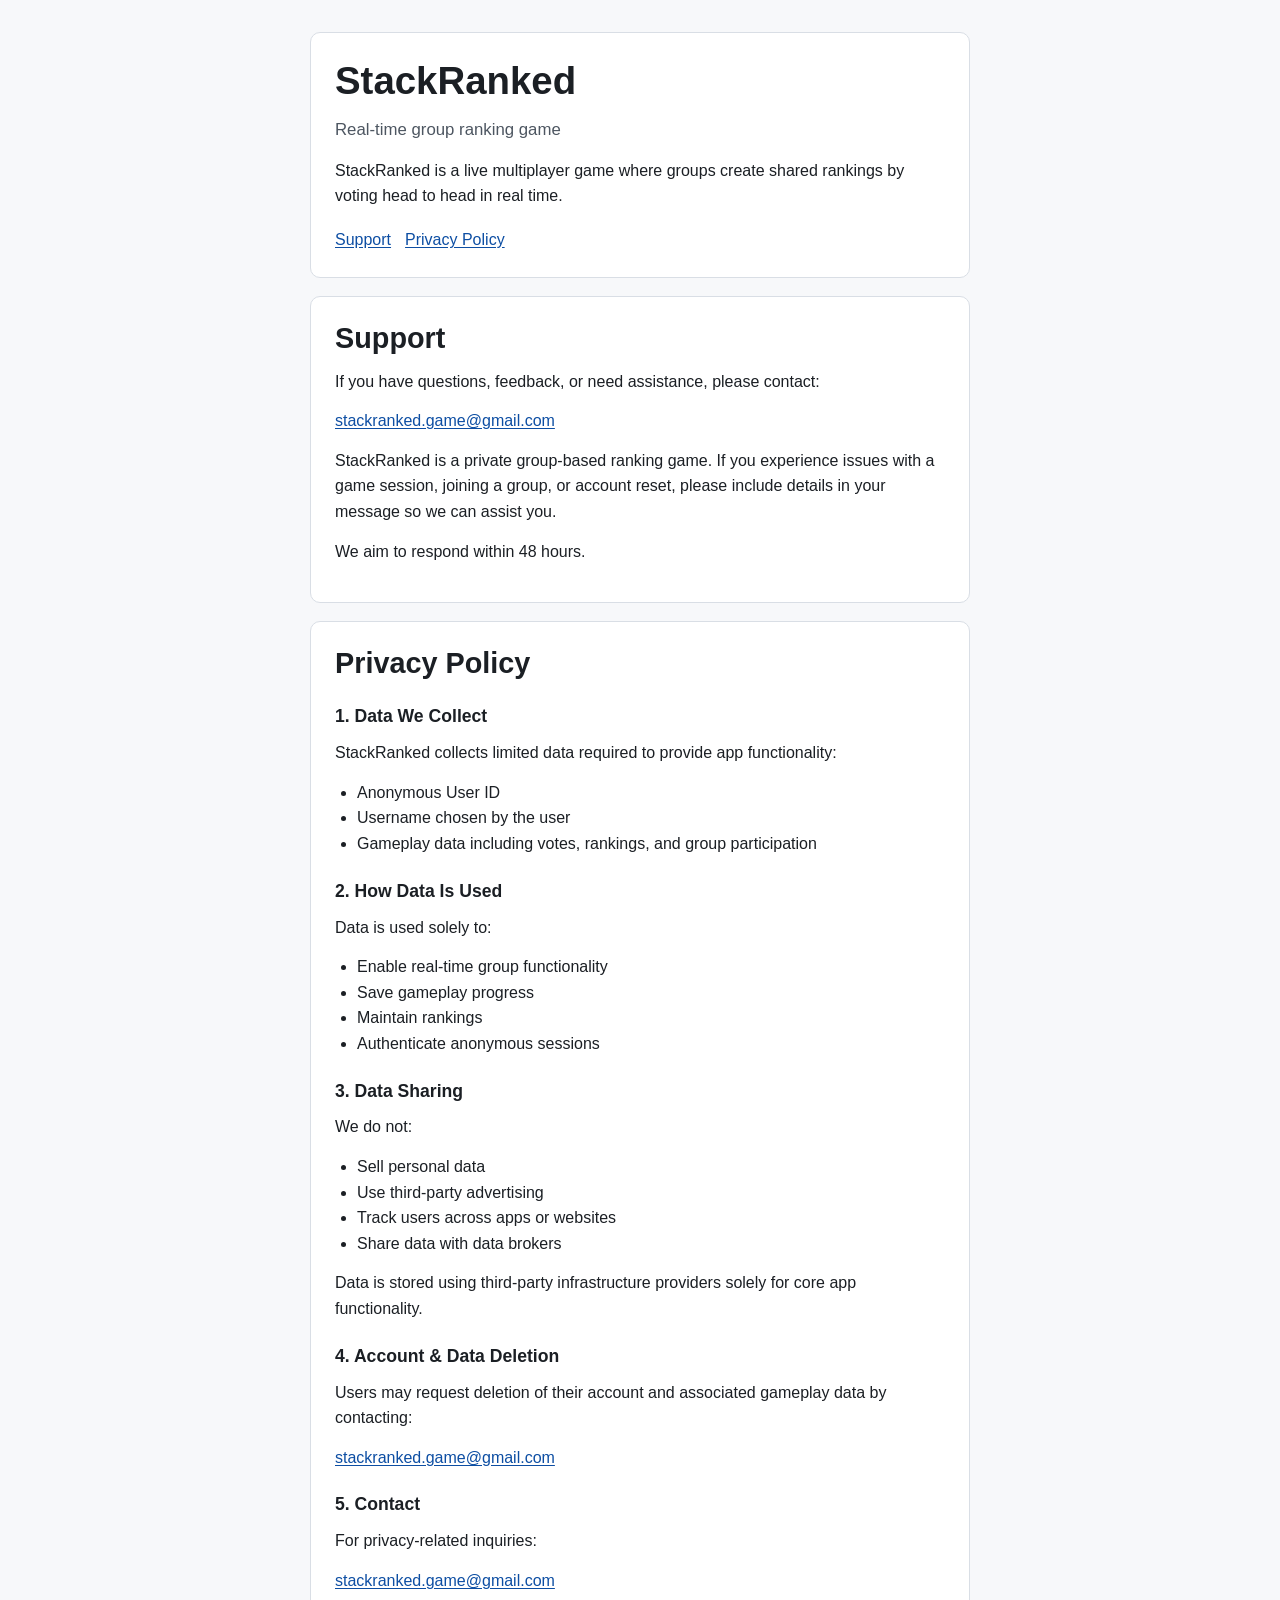
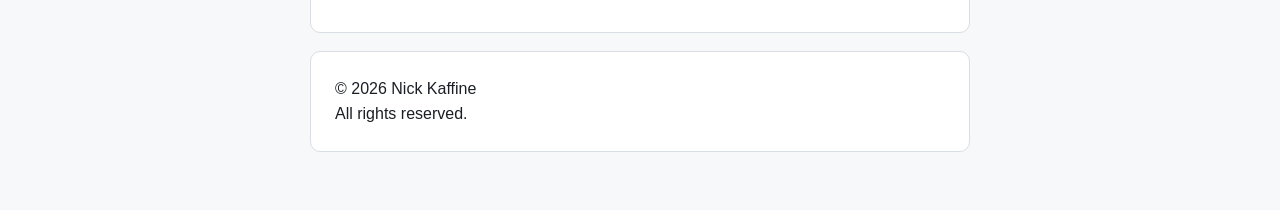
==== stackranked/index.html @ 0867004b "adding privacy policy and support" ====
<!doctype html>
<html lang="en">
  <head>
    <meta charset="UTF-8" />
    <meta name="viewport" content="width=device-width, initial-scale=1.0" />
    <title>StackRanked | Support & Privacy</title>
    <meta
      name="description"
      content="StackRanked support and privacy information for App Store compliance."
    />
    <link rel="stylesheet" href="styles.css" />
  </head>
  <body>
    <main class="container">
      <header class="section" id="top">
        <h1>StackRanked</h1>
        <p class="subtitle">Real-time group ranking game</p>
        <p>
          StackRanked is a live multiplayer game where groups create shared
          rankings by voting head to head in real time.
        </p>
        <nav class="quick-links" aria-label="Page sections">
          <a href="#support">Support</a>
          <a href="#privacy">Privacy Policy</a>
        </nav>
      </header>

      <section class="section" id="support" aria-labelledby="support-heading">
        <h2 id="support-heading">Support</h2>
        <p>If you have questions, feedback, or need assistance, please contact:</p>
        <p>
          <a href="mailto:stackranked.game@gmail.com">stackranked.game@gmail.com</a>
        </p>
        <p>
          StackRanked is a private group-based ranking game. If you experience
          issues with a game session, joining a group, or account reset, please
          include details in your message so we can assist you.
        </p>
        <p>We aim to respond within 48 hours.</p>
      </section>

      <section class="section" id="privacy" aria-labelledby="privacy-heading">
        <h2 id="privacy-heading">Privacy Policy</h2>

        <h3>1. Data We Collect</h3>
        <p>
          StackRanked collects limited data required to provide app
          functionality:
        </p>
        <ul>
          <li>Anonymous User ID</li>
          <li>Username chosen by the user</li>
          <li>Gameplay data including votes, rankings, and group participation</li>
        </ul>

        <h3>2. How Data Is Used</h3>
        <p>Data is used solely to:</p>
        <ul>
          <li>Enable real-time group functionality</li>
          <li>Save gameplay progress</li>
          <li>Maintain rankings</li>
          <li>Authenticate anonymous sessions</li>
        </ul>

        <h3>3. Data Sharing</h3>
        <p>We do not:</p>
        <ul>
          <li>Sell personal data</li>
          <li>Use third-party advertising</li>
          <li>Track users across apps or websites</li>
          <li>Share data with data brokers</li>
        </ul>
        <p>
          Data is stored using third-party infrastructure providers solely for
          core app functionality.
        </p>

        <h3>4. Account &amp; Data Deletion</h3>
        <p>
          Users may request deletion of their account and associated gameplay
          data by contacting:
        </p>
        <p>
          <a href="mailto:stackranked.game@gmail.com">stackranked.game@gmail.com</a>
        </p>

        <h3>5. Contact</h3>
        <p>For privacy-related inquiries:</p>
        <p>
          <a href="mailto:stackranked.game@gmail.com">stackranked.game@gmail.com</a>
        </p>
      </section>

      <footer class="section footer">
        <p>&copy; 2026 Nick Kaffine</p>
        <p>All rights reserved.</p>
      </footer>
    </main>
  </body>
</html>
---- stackranked/styles.css ----
:root {
  color-scheme: light;
  --bg: #f7f8fa;
  --surface: #ffffff;
  --text: #1b1f24;
  --muted: #4d5661;
  --border: #d9dee5;
  --link: #0d4ea3;
}

* {
  box-sizing: border-box;
}

html {
  scroll-behavior: smooth;
}

body {
  margin: 0;
  font-family: "Segoe UI", Tahoma, Geneva, Verdana, sans-serif;
  background: var(--bg);
  color: var(--text);
  line-height: 1.6;
}

.container {
  max-width: 700px;
  margin: 0 auto;
  padding: 32px 20px 40px;
}

.section {
  background: var(--surface);
  border: 1px solid var(--border);
  border-radius: 10px;
  padding: 24px;
  margin-bottom: 18px;
}

h1,
h2,
h3 {
  margin: 0 0 12px;
  line-height: 1.25;
}

h1 {
  font-size: clamp(2rem, 6vw, 2.4rem);
}

h2 {
  font-size: clamp(1.5rem, 4.2vw, 1.8rem);
}

h3 {
  font-size: 1.1rem;
  margin-top: 24px;
}

p {
  margin: 0 0 14px;
}

.subtitle {
  font-size: 1.05rem;
  color: var(--muted);
}

.quick-links {
  display: flex;
  gap: 14px;
  flex-wrap: wrap;
  padding-top: 4px;
}

a {
  color: var(--link);
  text-underline-offset: 2px;
}

ul {
  margin: 0 0 14px;
  padding-left: 22px;
}

.footer p {
  margin: 0;
}

@media (max-width: 480px) {
  .container {
    padding: 20px 14px 28px;
  }

  .section {
    padding: 18px;
  }
}
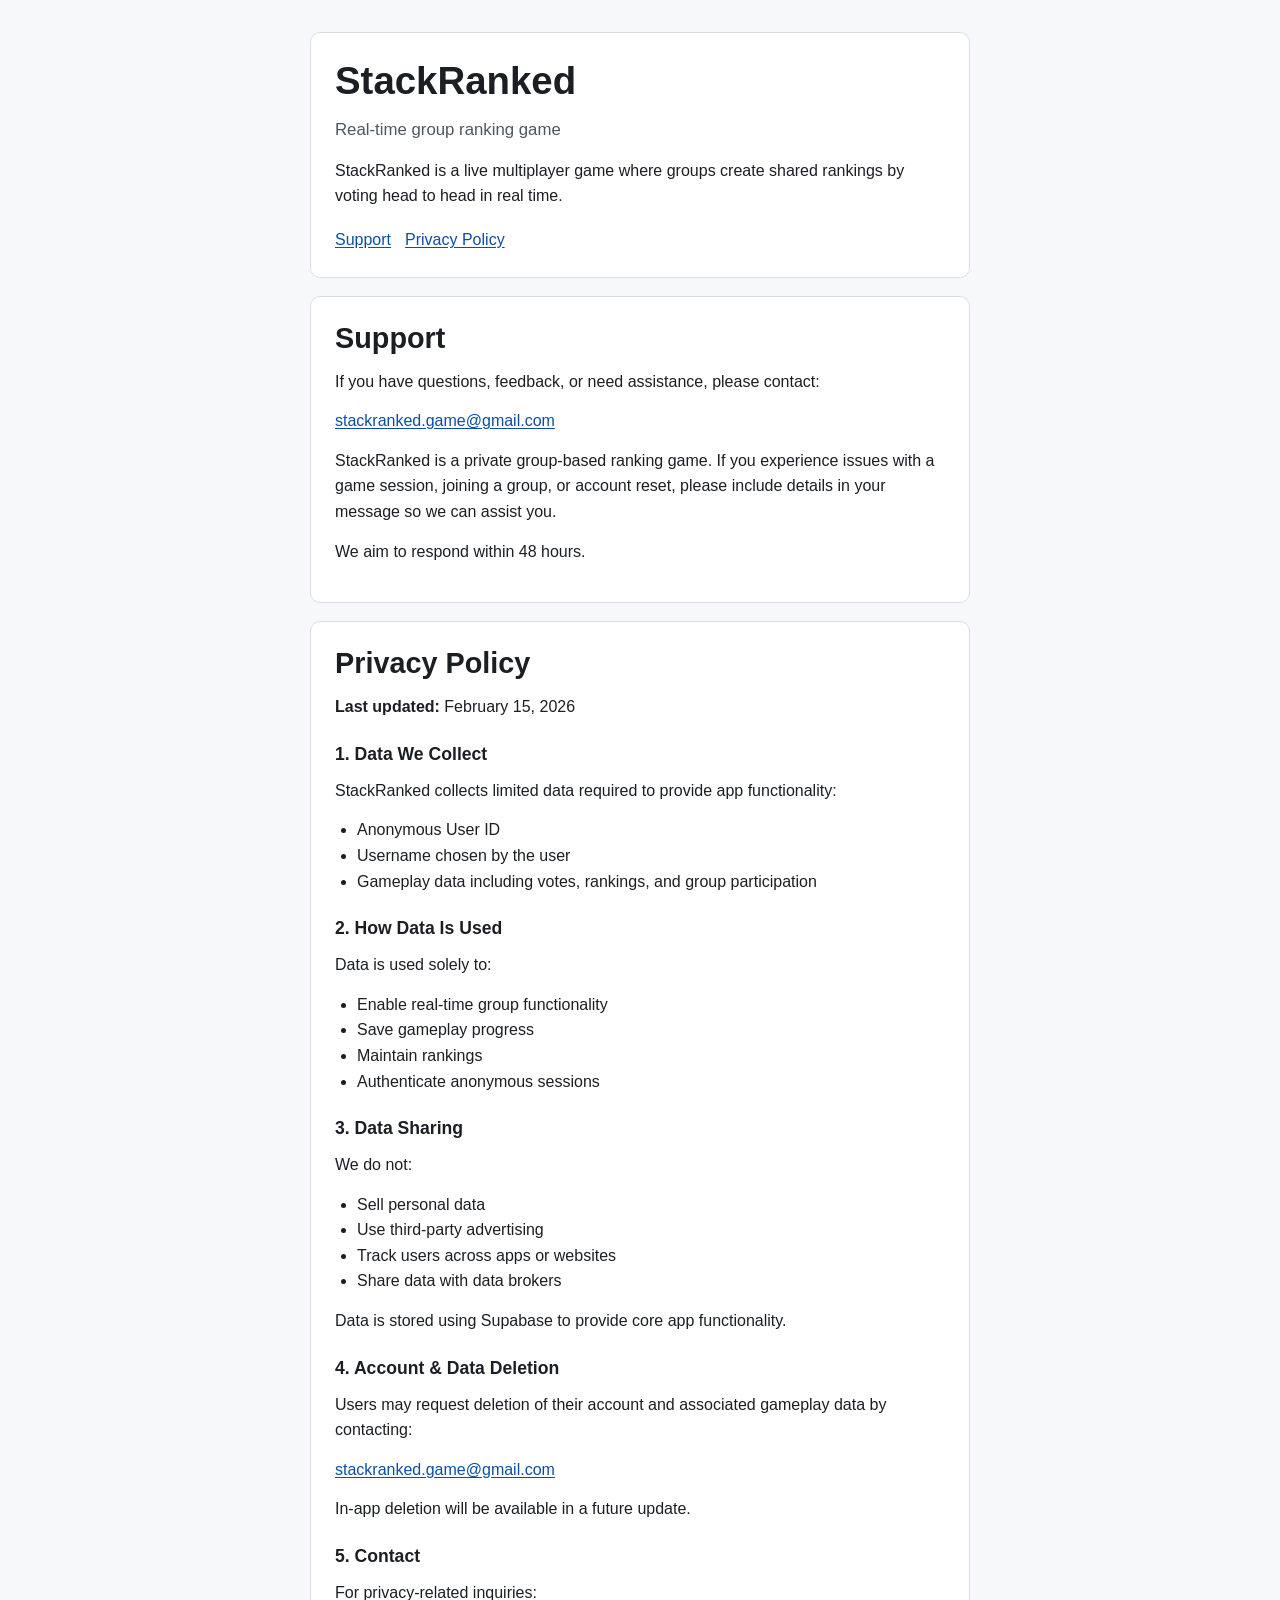
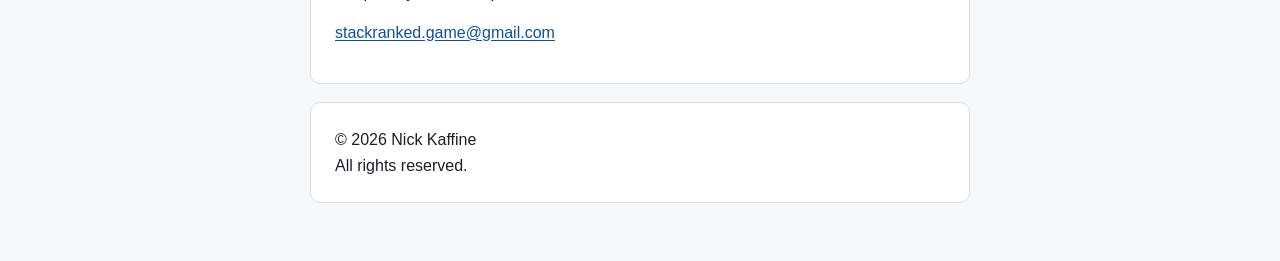
==== commit 0a6b08a8: "minor updates" ====
--- a/stackranked/index.html
+++ b/stackranked/index.html
@@ -41,6 +41,7 @@
 
       <section class="section" id="privacy" aria-labelledby="privacy-heading">
         <h2 id="privacy-heading">Privacy Policy</h2>
+        <p><strong>Last updated:</strong> February 15, 2026</p>
 
         <h3>1. Data We Collect</h3>
         <p>
@@ -70,10 +71,7 @@
           <li>Track users across apps or websites</li>
           <li>Share data with data brokers</li>
         </ul>
-        <p>
-          Data is stored using third-party infrastructure providers solely for
-          core app functionality.
-        </p>
+        <p>Data is stored using Supabase to provide core app functionality.</p>
 
         <h3>4. Account &amp; Data Deletion</h3>
         <p>
@@ -83,6 +81,7 @@
         <p>
           <a href="mailto:stackranked.game@gmail.com">stackranked.game@gmail.com</a>
         </p>
+        <p>In-app deletion will be available in a future update.</p>
 
         <h3>5. Contact</h3>
         <p>For privacy-related inquiries:</p>
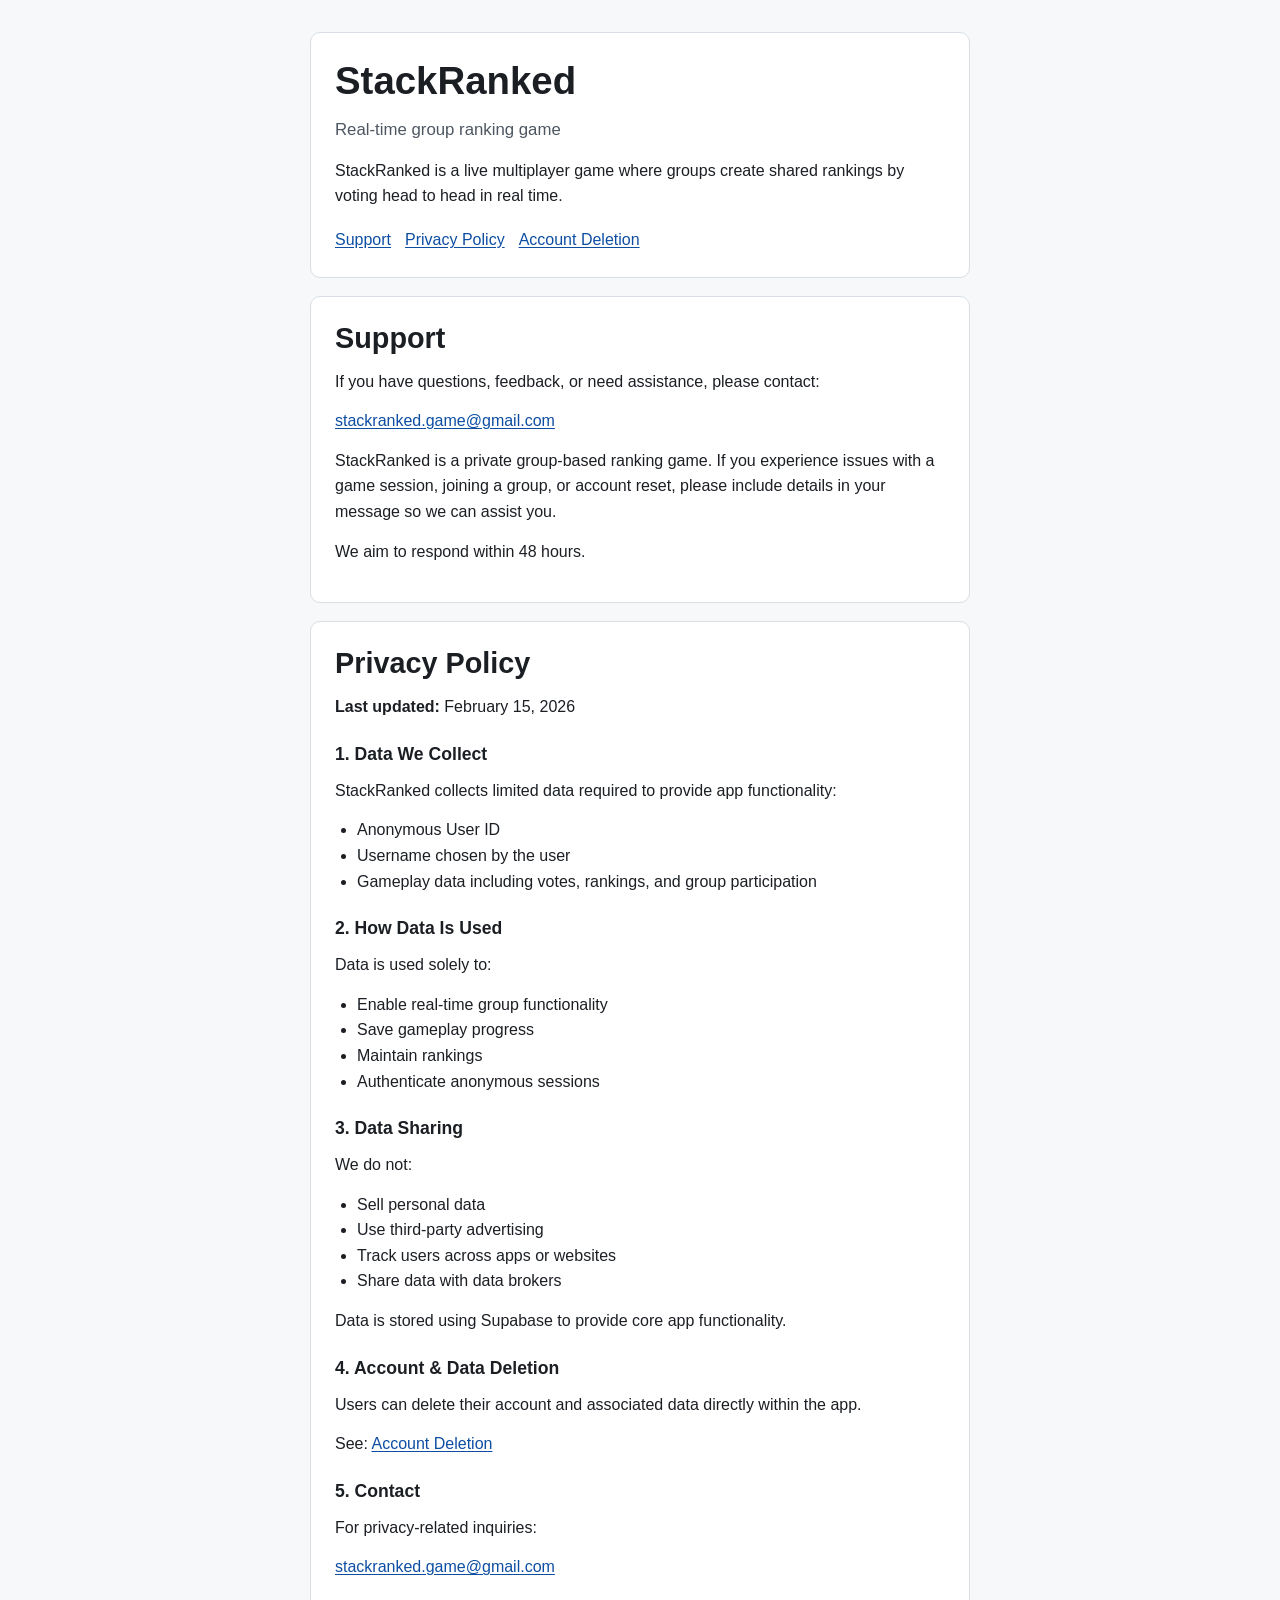
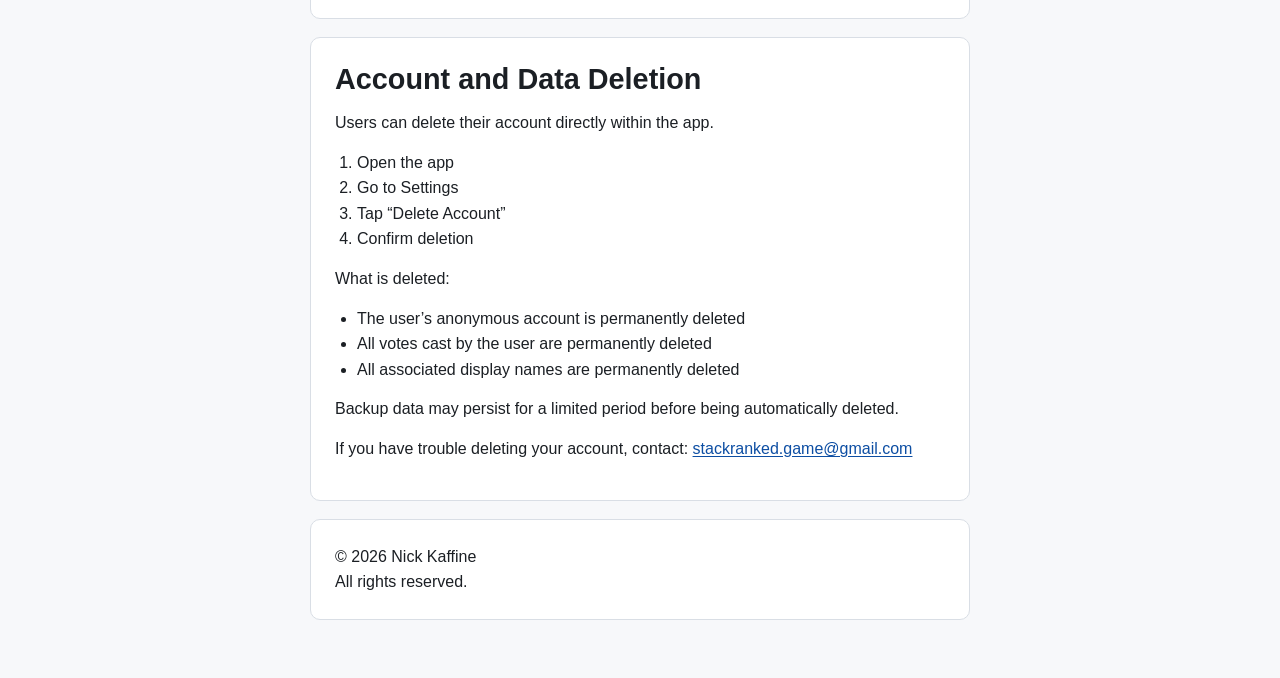
==== commit 8a9422b5: "Add account deletion section and update support information" ====
--- a/stackranked/index.html
+++ b/stackranked/index.html
@@ -22,6 +22,7 @@
         <nav class="quick-links" aria-label="Page sections">
           <a href="#support">Support</a>
           <a href="#privacy">Privacy Policy</a>
+          <a href="#account-deletion">Account Deletion</a>
         </nav>
       </header>
 
@@ -75,17 +76,45 @@
 
         <h3>4. Account &amp; Data Deletion</h3>
         <p>
-          Users may request deletion of their account and associated gameplay
-          data by contacting:
+          Users can delete their account and associated data directly within the app.
         </p>
         <p>
-          <a href="mailto:stackranked.game@gmail.com">stackranked.game@gmail.com</a>
+          See:
+          <a href="#account-deletion">Account Deletion</a>
         </p>
-        <p>In-app deletion will be available in a future update.</p>
 
         <h3>5. Contact</h3>
         <p>For privacy-related inquiries:</p>
         <p>
+          <a href="mailto:stackranked.game@gmail.com">stackranked.game@gmail.com</a>
+        </p>
+      </section>
+
+      <section
+        class="section"
+        id="account-deletion"
+        aria-labelledby="account-deletion-heading"
+      >
+        <h2 id="account-deletion-heading">Account and Data Deletion</h2>
+        <p>Users can delete their account directly within the app.</p>
+        <ol>
+          <li>Open the app</li>
+          <li>Go to Settings</li>
+          <li>Tap &ldquo;Delete Account&rdquo;</li>
+          <li>Confirm deletion</li>
+        </ol>
+        <p>What is deleted:</p>
+        <ul>
+          <li>The user&rsquo;s anonymous account is permanently deleted</li>
+          <li>All votes cast by the user are permanently deleted</li>
+          <li>All associated display names are permanently deleted</li>
+        </ul>
+        <p>
+          Backup data may persist for a limited period before being automatically
+          deleted.
+        </p>
+        <p>
+          If you have trouble deleting your account, contact:
           <a href="mailto:stackranked.game@gmail.com">stackranked.game@gmail.com</a>
         </p>
       </section>
--- a/stackranked/styles.css
+++ b/stackranked/styles.css
@@ -84,6 +84,11 @@
   padding-left: 22px;
 }
 
+ol {
+  margin: 0 0 14px;
+  padding-left: 22px;
+}
+
 .footer p {
   margin: 0;
 }
